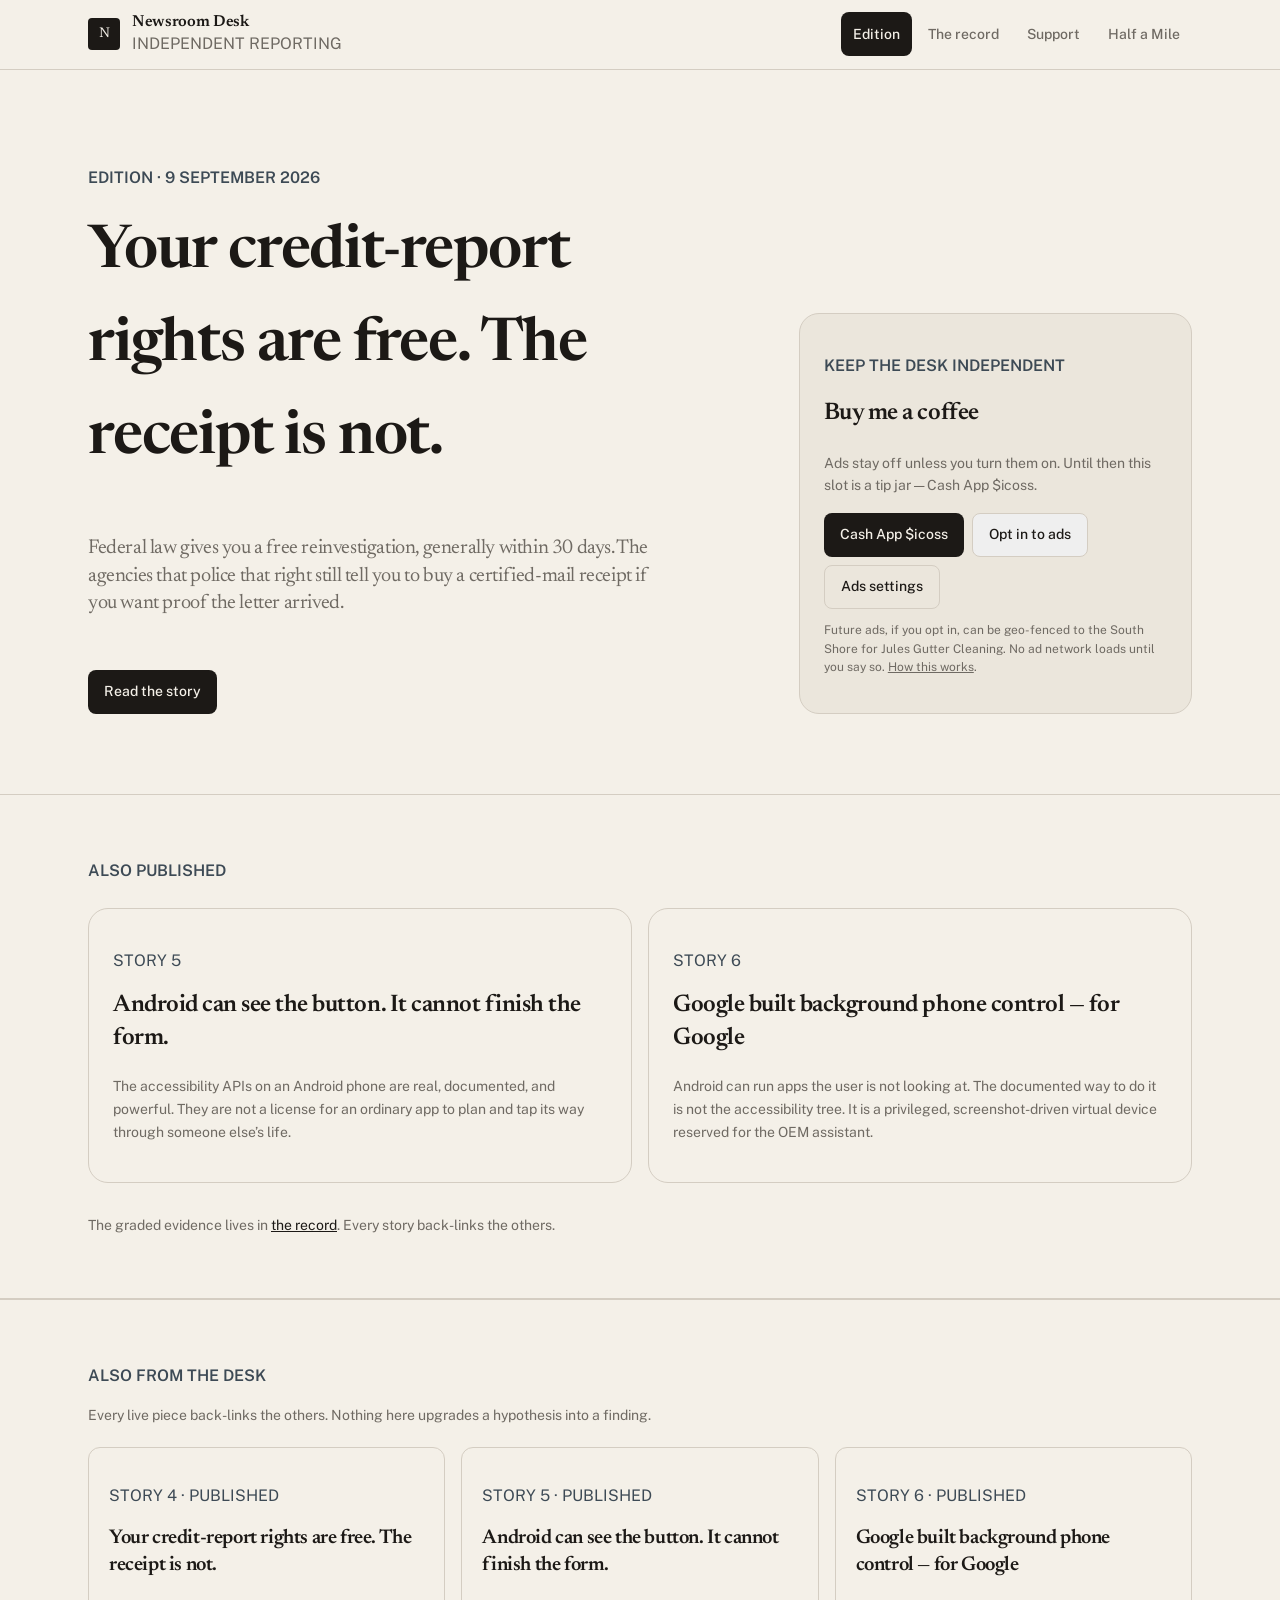
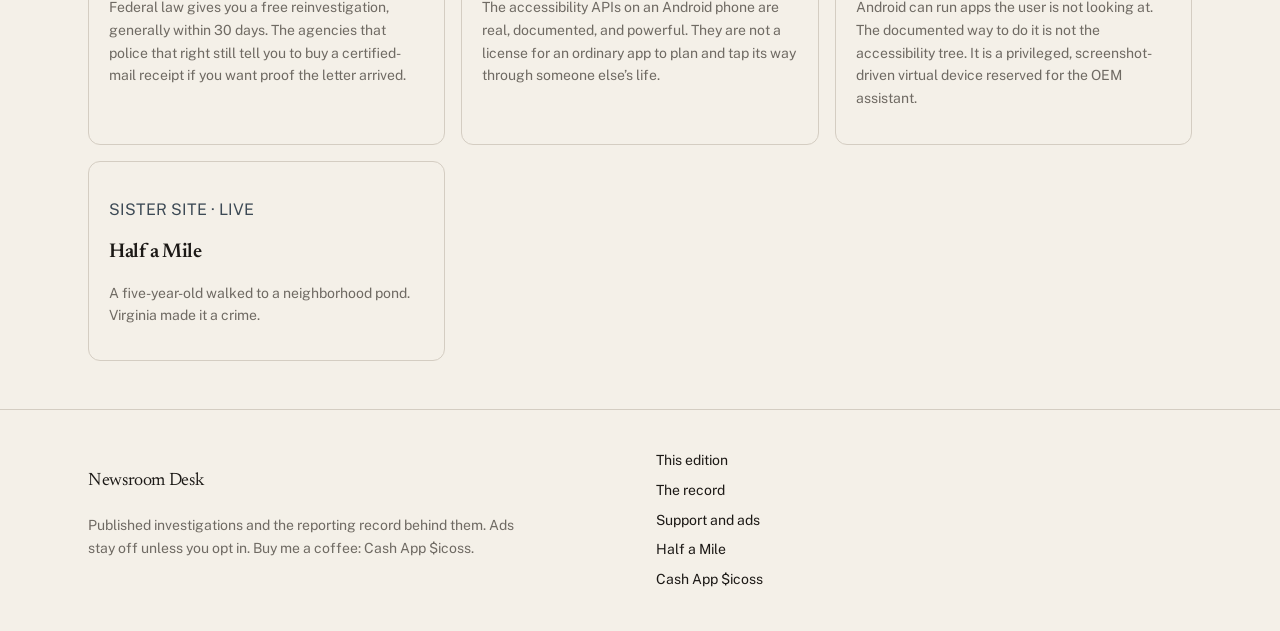
==== desk/index.html @ 1fc9fecd "Publish Newsroom Desk beside Half a Mile and back-link the edition. Stories 4–6, the record, and Cas" ====
<!doctype html>
<html lang="en">
<head>
  <meta charset="utf-8" />
  <meta name="viewport" content="width=device-width, initial-scale=1" />
  <title>Newsroom Desk — Edition</title>
  <meta name="description" content="Published investigations on credit-report rights, Android accessibility, and background phone control. Ads off unless you opt in." />
  <link rel="icon" type="image/svg+xml" href="favicon.svg" />
  <link rel="preconnect" href="https://fonts.googleapis.com" />
  <link rel="preconnect" href="https://fonts.gstatic.com" crossorigin />
  <link rel="stylesheet" href="https://fonts.googleapis.com/css2?family=IBM+Plex+Mono:wght@400;500&family=Newsreader:opsz,wght@6..72,400;6..72,500;6..72,600;6..72,700&family=Public+Sans:ital,wght@0,400;0,500;0,600;1,400&display=swap" />
  <link rel="stylesheet" href="site.css" />
</head>
<body class="bg-paper text-ink">
  <a href="#main" class="skip">Skip to content</a>
  <header class="sticky top-0 z-40 border-b border-rule bg-paper-95">
    <div class="mx-auto flex max-w-6xl items-center justify-between gap-4 px-4 py-3 sm:px-6">
      <a href="./" class="flex min-h-11 items-center gap-3">
        <span class="grid size-8 place-items-center rounded-xs bg-ink text-paper"><span class="font-display text-sm leading-none">N</span></span>
        <span>
          <span class="block font-display text-base font-semibold leading-tight">Newsroom Desk</span>
          <span class="block font-sans text-[0.7rem] uppercase tracking-[0.14em] text-muted">Independent reporting</span>
        </span>
      </a>
      <nav class="hidden items-center gap-1 md:flex" aria-label="Primary">
        <a href="./" class="inline-flex min-h-11 items-center rounded-sm px-3 text-sm font-medium bg-ink text-paper">Edition</a>
        <a href="record/" class="inline-flex min-h-11 items-center rounded-sm px-3 text-sm font-medium text-muted">The record</a>
        <a href="privacy/" class="inline-flex min-h-11 items-center rounded-sm px-3 text-sm font-medium text-muted">Support</a>
        <a href="https://half-a-mile.vercel.app" class="inline-flex min-h-11 items-center rounded-sm px-3 text-sm font-medium text-muted">Half a Mile</a>
      </nav>
      <details class="md:hidden">
        <summary class="grid size-11 place-items-center rounded-sm border border-rule">Menu</summary>
        <nav class="menu" aria-label="Mobile">
          <a href="./">Edition</a>
          <a href="record/">The record</a>
          <a href="privacy/">Support</a>
          <a href="https://half-a-mile.vercel.app">Half a Mile</a>
        </nav>
      </details>
    </div>
  </header>
  <main id="main">
<section class="border-b border-rule">
  <div class="mx-auto grid max-w-6xl gap-10 px-4 py-14 sm:px-6 sm:py-20 lg:grid-cols-[1.45fr_0.85fr] lg:items-end">
    <div>
      <p class="font-sans text-[0.72rem] font-semibold uppercase tracking-[0.2em] text-slate">Edition · 9 September 2026</p>
      <h1 class="mt-4 max-w-xl font-display text-[2.6rem] font-semibold leading-[1.08] text-ink sm:text-6xl">Your credit-report rights are free. The receipt is not.</h1>
      <p class="mt-6 max-w-xl font-display text-xl leading-snug text-muted">Federal law gives you a free reinvestigation, generally within 30 days. The agencies that police that right still tell you to buy a certified-mail receipt if you want proof the letter arrived.</p>
      <a href="story/the-cost-of-proving-youre-right/" class="mt-8 inline-flex min-h-11 items-center rounded-sm bg-ink px-4 text-sm font-medium text-paper">Read the story</a>
    </div>
    <aside class="rounded-lg border border-rule bg-paper-2 p-5 sm:p-6" data-support data-privacy="privacy/">
  <p class="font-sans text-[0.7rem] font-semibold uppercase tracking-[0.16em] text-slate">Keep the desk independent</p>
  <h2 class="mt-2 font-display text-2xl font-semibold">Buy me a coffee</h2>
  <p class="mt-2 max-w-xl text-sm leading-relaxed text-muted">Ads stay off unless you turn them on. Until then this slot is a tip jar — Cash App $icoss.</p>
  <div class="mt-4 flex flex-wrap gap-2">
    <a href="https://cash.app/$icoss" class="inline-flex min-h-11 items-center rounded-sm bg-ink px-4 text-sm font-medium text-paper">Cash App $icoss</a>
    <a href="privacy/" class="inline-flex min-h-11 items-center rounded-sm border border-rule px-4 text-sm font-medium text-ink">Ads settings</a>
  </div>
</aside>
  </div>
</section>
<section class="border-b border-rule py-12">
  <div class="mx-auto max-w-6xl px-4 sm:px-6">
    <p class="font-sans text-[0.7rem] font-semibold uppercase tracking-[0.16em] text-slate">Also published</p>
    <div class="mt-6 grid gap-4 md:grid-cols-2">
      <a href="story/android-can-see-the-button/" class="rounded-lg border border-rule p-6 hover:bg-paper-2">
        <p class="font-sans text-[0.7rem] uppercase tracking-[0.14em] text-slate">Story 5</p>
        <h2 class="mt-2 font-display text-2xl font-semibold leading-snug">Android can see the button. It cannot finish the form.</h2>
        <p class="mt-3 text-sm leading-relaxed text-muted">The accessibility APIs on an Android phone are real, documented, and powerful. They are not a license for an ordinary app to plan and tap its way through someone else’s life.</p>
      </a><a href="story/the-invisible-phone/" class="rounded-lg border border-rule p-6 hover:bg-paper-2">
        <p class="font-sans text-[0.7rem] uppercase tracking-[0.14em] text-slate">Story 6</p>
        <h2 class="mt-2 font-display text-2xl font-semibold leading-snug">Google built background phone control — for Google</h2>
        <p class="mt-3 text-sm leading-relaxed text-muted">Android can run apps the user is not looking at. The documented way to do it is not the accessibility tree. It is a privileged, screenshot-driven virtual device reserved for the OEM assistant.</p>
      </a>
    </div>
    <p class="mt-8 text-sm text-muted">The graded evidence lives in <a href="record/" class="text-ink underline">the record</a>. Every story back-links the others.</p>
  </div>
</section>
<section class="border-t border-rule py-12">
    <div class="mx-auto max-w-6xl px-4 sm:px-6">
      <p class="font-sans text-[0.7rem] font-semibold uppercase tracking-[0.16em] text-slate">Also from the desk</p>
      <p class="mt-2 max-w-2xl text-sm text-muted">Every live piece back-links the others. Nothing here upgrades a hypothesis into a finding.</p>
      <div class="mt-5 grid gap-4 md:grid-cols-3">
        <a href="story/the-cost-of-proving-youre-right/" class="rounded-md border border-rule p-5 hover:bg-paper-2">
      <p class="font-sans text-[0.7rem] uppercase tracking-[0.14em] text-slate">Story 4 · published</p>
      <h2 class="mt-2 font-display text-xl font-semibold leading-snug">Your credit-report rights are free. The receipt is not.</h2>
      <p class="mt-2 text-sm leading-relaxed text-muted">Federal law gives you a free reinvestigation, generally within 30 days. The agencies that police that right still tell you to buy a certified-mail receipt if you want proof the letter arrived.</p>
    </a><a href="story/android-can-see-the-button/" class="rounded-md border border-rule p-5 hover:bg-paper-2">
      <p class="font-sans text-[0.7rem] uppercase tracking-[0.14em] text-slate">Story 5 · published</p>
      <h2 class="mt-2 font-display text-xl font-semibold leading-snug">Android can see the button. It cannot finish the form.</h2>
      <p class="mt-2 text-sm leading-relaxed text-muted">The accessibility APIs on an Android phone are real, documented, and powerful. They are not a license for an ordinary app to plan and tap its way through someone else’s life.</p>
    </a><a href="story/the-invisible-phone/" class="rounded-md border border-rule p-5 hover:bg-paper-2">
      <p class="font-sans text-[0.7rem] uppercase tracking-[0.14em] text-slate">Story 6 · published</p>
      <h2 class="mt-2 font-display text-xl font-semibold leading-snug">Google built background phone control — for Google</h2>
      <p class="mt-2 text-sm leading-relaxed text-muted">Android can run apps the user is not looking at. The documented way to do it is not the accessibility tree. It is a privileged, screenshot-driven virtual device reserved for the OEM assistant.</p>
    </a>
        <a href="https://half-a-mile.vercel.app" class="rounded-md border border-rule p-5 hover:bg-paper-2">
          <p class="font-sans text-[0.7rem] uppercase tracking-[0.14em] text-slate">Sister site · live</p>
          <h2 class="mt-2 font-display text-xl font-semibold leading-snug">Half a Mile</h2>
          <p class="mt-2 text-sm text-muted">A five-year-old walked to a neighborhood pond. Virginia made it a crime.</p>
        </a>
      </div>
    </div>
  </section>
</main>
  <footer class="border-t border-rule">
    <div class="mx-auto grid max-w-6xl gap-8 px-4 py-10 sm:px-6 md:grid-cols-2">
      <div>
        <p class="font-display text-lg text-ink">Newsroom Desk</p>
        <p class="mt-2 max-w-md text-sm leading-relaxed text-muted">Published investigations and the reporting record behind them. Ads stay off unless you opt in. Buy me a coffee: Cash App $icoss.</p>
      </div>
      <div class="flex flex-col gap-2 text-sm">
        <a href="./" class="text-ink hover:underline">This edition</a>
        <a href="record/" class="text-ink hover:underline">The record</a>
        <a href="privacy/" class="text-ink hover:underline">Support and ads</a>
        <a href="https://half-a-mile.vercel.app" class="text-ink hover:underline">Half a Mile</a>
        <a href="https://cash.app/$icoss" class="text-ink hover:underline">Cash App $icoss</a>
      </div>
    </div>
  </footer>
  <script src="consent.js"></script>
</body>
</html>
---- desk/site.css ----
:root {
  --paper: #f4f0e8;
  --paper-2: #ebe6dc;
  --ink: #1c1916;
  --muted: #6f6a63;
  --rule: #d4cdc2;
  --slate: #3d4a55;
}
* { box-sizing: border-box; }
html, body { margin: 0; background: var(--paper); color: var(--ink); }
body { font-family: "Public Sans", "Segoe UI", system-ui, sans-serif; line-height: 1.55; }
h1, h2, h3, .font-display { font-family: "Newsreader", Palatino, serif; letter-spacing: -0.02em; }
a { color: inherit; text-decoration: none; }
button { font: inherit; cursor: pointer; }
.skip { position: absolute; left: -999px; }
.skip:focus { left: 1rem; top: 1rem; z-index: 50; background: var(--ink); color: var(--paper); padding: 0.5rem 0.75rem; }
.bg-paper { background: var(--paper); }
.bg-paper-2 { background: var(--paper-2); }
.bg-paper-95 { background: color-mix(in oklab, var(--paper) 95%, transparent); }
.bg-ink { background: var(--ink); }
.text-ink { color: var(--ink); }
.text-muted { color: var(--muted); }
.text-paper { color: var(--paper); }
.text-slate { color: var(--slate); }
.border-rule { border-color: var(--rule); }
.border-ink { border-color: var(--ink); }
.border { border: 1px solid var(--rule); }
.border-t { border-top: 1px solid var(--rule); }
.border-b { border-bottom: 1px solid var(--rule); }
.border-l-2 { border-left: 2px solid var(--ink); }
.sticky { position: sticky; }
.top-0 { top: 0; }
.z-40 { z-index: 40; }
.mx-auto { margin-left: auto; margin-right: auto; }
.max-w-6xl { max-width: 72rem; }
.max-w-3xl { max-width: 48rem; }
.max-w-xl { max-width: 36rem; }
.max-w-md { max-width: 28rem; }
.px-3 { padding-left: 0.75rem; padding-right: 0.75rem; }
.px-4 { padding-left: 1rem; padding-right: 1rem; }
.py-3 { padding-top: 0.75rem; padding-bottom: 0.75rem; }
.py-10 { padding-top: 2.5rem; padding-bottom: 2.5rem; }
.py-12 { padding-top: 3rem; padding-bottom: 3rem; }
.py-14 { padding-top: 3.5rem; padding-bottom: 3.5rem; }
.p-4 { padding: 1rem; }
.p-5 { padding: 1.25rem; }
.p-6 { padding: 1.5rem; }
.pt-4 { padding-top: 1rem; }
.pt-8 { padding-top: 2rem; }
.pb-14 { padding-bottom: 3.5rem; }
.pb-16 { padding-bottom: 4rem; }
.pl-5 { padding-left: 1.25rem; }
.mb-2 { margin-bottom: 0.5rem; }
.mt-1 { margin-top: 0.25rem; }
.mt-2 { margin-top: 0.5rem; }
.mt-3 { margin-top: 0.75rem; }
.mt-4 { margin-top: 1rem; }
.mt-5 { margin-top: 1.25rem; }
.mt-6 { margin-top: 1.5rem; }
.mt-8 { margin-top: 2rem; }
.mt-10 { margin-top: 2.5rem; }
.mt-12 { margin-top: 3rem; }
.flex { display: flex; }
.grid { display: grid; }
.inline-flex { display: inline-flex; }
.block { display: block; }
.hidden { display: none; }
.items-center { align-items: center; }
.justify-between { justify-content: space-between; }
.gap-1 { gap: 0.25rem; }
.gap-2 { gap: 0.5rem; }
.gap-3 { gap: 0.75rem; }
.gap-4 { gap: 1rem; }
.gap-8 { gap: 2rem; }
.gap-10 { gap: 2.5rem; }
.flex-col { flex-direction: column; }
.flex-wrap { flex-wrap: wrap; }
.min-h-11 { min-height: 2.75rem; }
.size-8 { width: 2rem; height: 2rem; }
.size-11 { width: 2.75rem; height: 2.75rem; }
.place-items-center { display: grid; place-items: center; }
.rounded-xs { border-radius: 4px; }
.rounded-sm { border-radius: 8px; }
.rounded-md { border-radius: 12px; }
.rounded-lg { border-radius: 20px; }
.text-sm { font-size: 0.875rem; }
.text-xs { font-size: 0.75rem; }
.text-base { font-size: 1rem; }
.text-lg { font-size: 1.125rem; }
.text-xl { font-size: 1.25rem; }
.text-2xl { font-size: 1.5rem; }
.text-4xl { font-size: 2.25rem; }
.text-[0.7rem] { font-size: 0.7rem; }
.text-[0.72rem] { font-size: 0.72rem; }
.text-[2.6rem] { font-size: 2.6rem; }
.font-semibold { font-weight: 600; }
.font-medium { font-weight: 500; }
.uppercase { text-transform: uppercase; }
.tracking-[0.14em] { letter-spacing: 0.14em; }
.tracking-[0.16em] { letter-spacing: 0.16em; }
.tracking-[0.2em] { letter-spacing: 0.2em; }
.leading-tight { line-height: 1.25; }
.leading-snug { line-height: 1.375; }
.leading-relaxed { line-height: 1.625; }
.leading-none { line-height: 1; }
.leading-[1.1] { line-height: 1.1; }
.leading-[1.08] { line-height: 1.08; }
.underline { text-decoration: underline; }
.decoration-rule { text-decoration-color: var(--rule); }
.underline-offset-2 { text-underline-offset: 2px; }
.hover\:underline:hover { text-decoration: underline; }
.hover\:bg-paper-2:hover { background: var(--paper-2); }
.space-y-3 > * + * { margin-top: 0.75rem; }
.space-y-4 > * + * { margin-top: 1rem; }
.space-y-6 > * + * { margin-top: 1.5rem; }
.font-sans { font-family: "Public Sans", "Segoe UI", system-ui, sans-serif; }
.font-display { font-family: "Newsreader", Palatino, serif; }
details { position: relative; }
details summary { list-style: none; }
details summary::-webkit-details-marker { display: none; }
.menu { position: absolute; right: 1rem; margin-top: 0.5rem; display: grid; min-width: 12rem; gap: 0.25rem; border: 1px solid var(--rule); background: var(--paper); padding: 0.5rem; border-radius: 8px; }
.menu a { min-height: 2.75rem; display: flex; align-items: center; padding: 0 0.75rem; }
label.row { display: flex; align-items: center; gap: 0.75rem; min-height: 2.75rem; font-size: 0.875rem; }
@media (min-width: 40rem) {
  .sm\:px-6 { padding-left: 1.5rem; padding-right: 1.5rem; }
  .sm\:py-16 { padding-top: 4rem; padding-bottom: 4rem; }
  .sm\:py-20 { padding-top: 5rem; padding-bottom: 5rem; }
  .sm\:p-6 { padding: 1.5rem; }
  .sm\:text-5xl { font-size: 3rem; }
  .sm\:text-6xl { font-size: 3.75rem; }
}
@media (min-width: 48rem) {
  .md\:flex { display: flex; }
  .md\:hidden { display: none; }
  .md\:grid-cols-2 { grid-template-columns: 1fr 1fr; }
  .md\:grid-cols-3 { grid-template-columns: 1fr 1fr 1fr; }
}
@media (min-width: 64rem) {
  .lg\:grid-cols-\[1\.45fr_0\.85fr\] { grid-template-columns: 1.45fr 0.85fr; }
  .lg\:items-end { align-items: end; }
}
@media (prefers-reduced-motion: reduce) {
  * { animation: none !important; transition: none !important; }
}
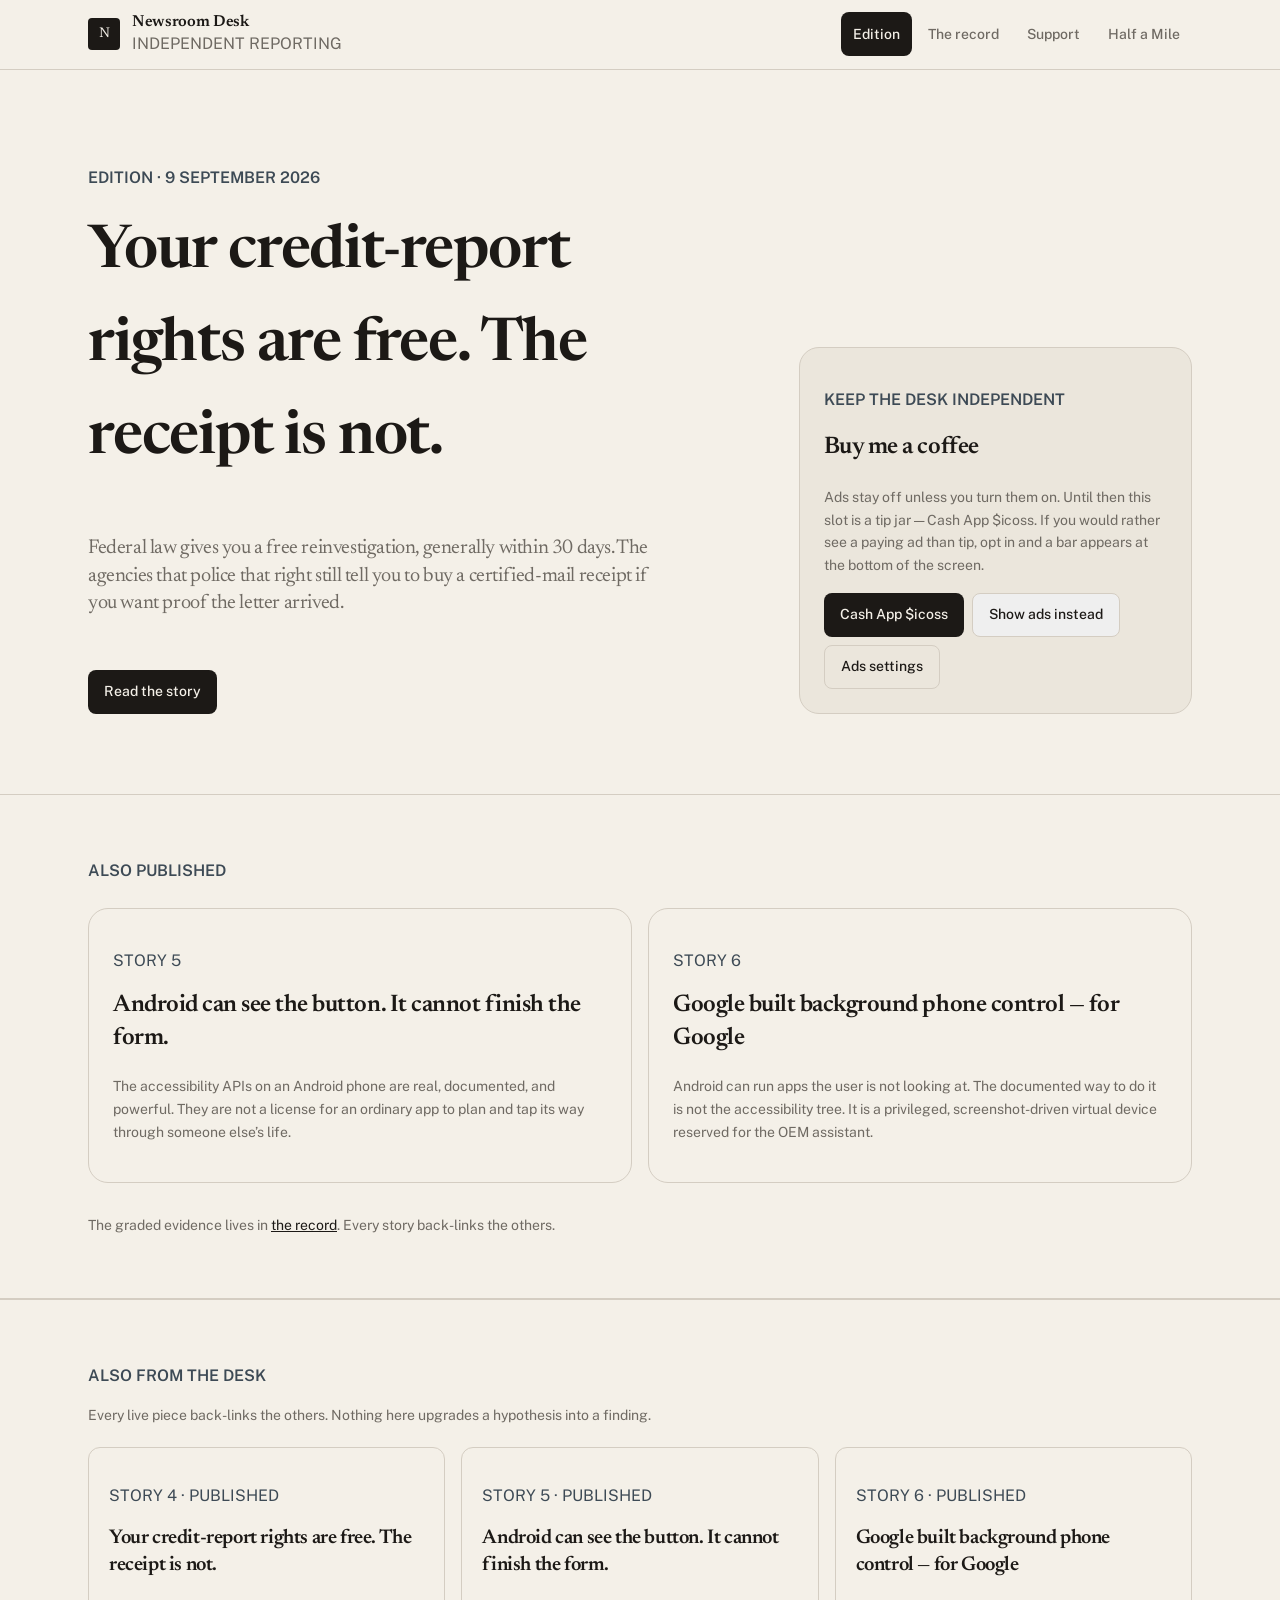
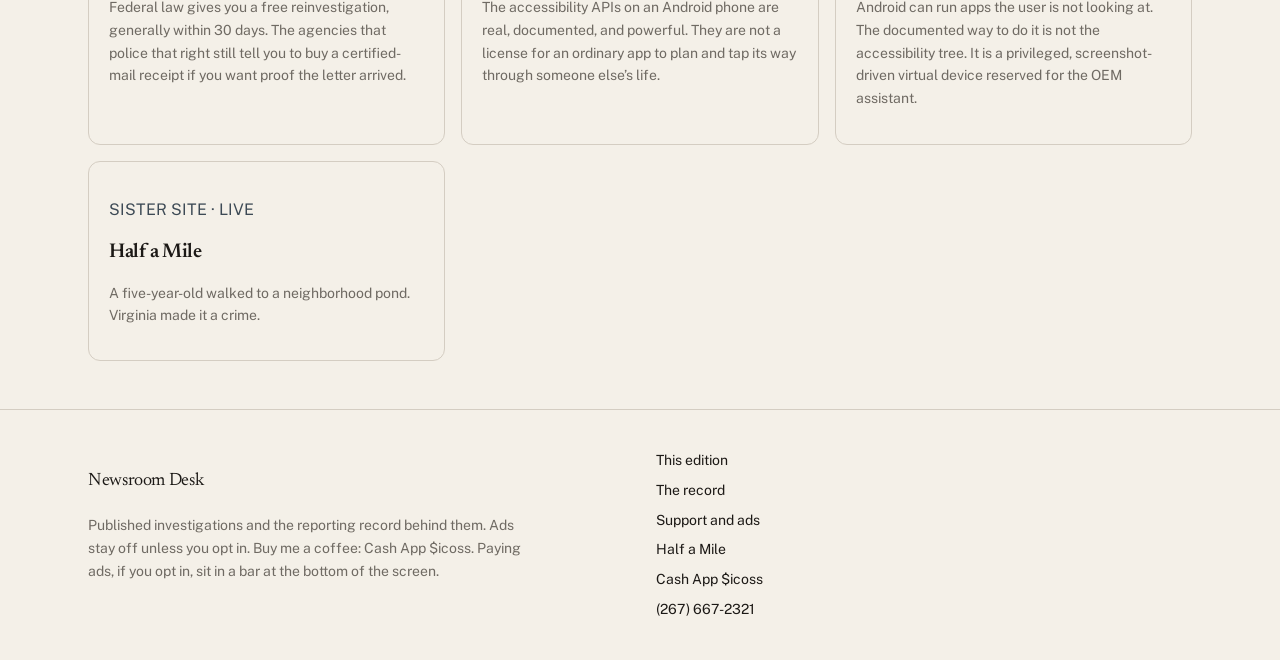
==== commit f707e9ad: "Publish desk snapshot with paying bottom ads and Search Console file." ====
--- a/desk/index.html
+++ b/desk/index.html
@@ -51,7 +51,7 @@
     <aside class="rounded-lg border border-rule bg-paper-2 p-5 sm:p-6" data-support data-privacy="privacy/">
   <p class="font-sans text-[0.7rem] font-semibold uppercase tracking-[0.16em] text-slate">Keep the desk independent</p>
   <h2 class="mt-2 font-display text-2xl font-semibold">Buy me a coffee</h2>
-  <p class="mt-2 max-w-xl text-sm leading-relaxed text-muted">Ads stay off unless you turn them on. Until then this slot is a tip jar — Cash App $icoss.</p>
+  <p class="mt-2 max-w-xl text-sm leading-relaxed text-muted">Ads stay off unless you turn them on. Until then this slot is a tip jar — Cash App $icoss. If you would rather see a paying ad than tip, opt in and a bar appears at the bottom of the screen.</p>
   <div class="mt-4 flex flex-wrap gap-2">
     <a href="https://cash.app/$icoss" class="inline-flex min-h-11 items-center rounded-sm bg-ink px-4 text-sm font-medium text-paper">Cash App $icoss</a>
     <a href="privacy/" class="inline-flex min-h-11 items-center rounded-sm border border-rule px-4 text-sm font-medium text-ink">Ads settings</a>
@@ -107,7 +107,7 @@
     <div class="mx-auto grid max-w-6xl gap-8 px-4 py-10 sm:px-6 md:grid-cols-2">
       <div>
         <p class="font-display text-lg text-ink">Newsroom Desk</p>
-        <p class="mt-2 max-w-md text-sm leading-relaxed text-muted">Published investigations and the reporting record behind them. Ads stay off unless you opt in. Buy me a coffee: Cash App $icoss.</p>
+        <p class="mt-2 max-w-md text-sm leading-relaxed text-muted">Published investigations and the reporting record behind them. Ads stay off unless you opt in. Buy me a coffee: Cash App $icoss. Paying ads, if you opt in, sit in a bar at the bottom of the screen.</p>
       </div>
       <div class="flex flex-col gap-2 text-sm">
         <a href="./" class="text-ink hover:underline">This edition</a>
@@ -115,9 +115,11 @@
         <a href="privacy/" class="text-ink hover:underline">Support and ads</a>
         <a href="https://half-a-mile.vercel.app" class="text-ink hover:underline">Half a Mile</a>
         <a href="https://cash.app/$icoss" class="text-ink hover:underline">Cash App $icoss</a>
+        <a href="tel:+12676672321" class="text-ink hover:underline">(267) 667-2321</a>
       </div>
     </div>
   </footer>
+  <aside id="ad-rail" class="ad-rail" hidden aria-label="Advertisement"></aside>
   <script src="consent.js"></script>
 </body>
 </html>
--- a/desk/site.css
+++ b/desk/site.css
@@ -121,6 +121,9 @@
 .menu { position: absolute; right: 1rem; margin-top: 0.5rem; display: grid; min-width: 12rem; gap: 0.25rem; border: 1px solid var(--rule); background: var(--paper); padding: 0.5rem; border-radius: 8px; }
 .menu a { min-height: 2.75rem; display: flex; align-items: center; padding: 0 0.75rem; }
 label.row { display: flex; align-items: center; gap: 0.75rem; min-height: 2.75rem; font-size: 0.875rem; }
+.ad-rail { position: fixed; left: 0; right: 0; bottom: 0; z-index: 50; border-top: 1px solid var(--rule); background: color-mix(in oklab, var(--paper-2) 95%, transparent); }
+.ad-rail-inner { max-width: 72rem; margin: 0 auto; padding: 0.7rem 1rem; display: flex; flex-wrap: wrap; gap: 0.75rem; align-items: center; justify-content: space-between; }
+body.has-ads { padding-bottom: 7rem; }
 @media (min-width: 40rem) {
   .sm\:px-6 { padding-left: 1.5rem; padding-right: 1.5rem; }
   .sm\:py-16 { padding-top: 4rem; padding-bottom: 4rem; }
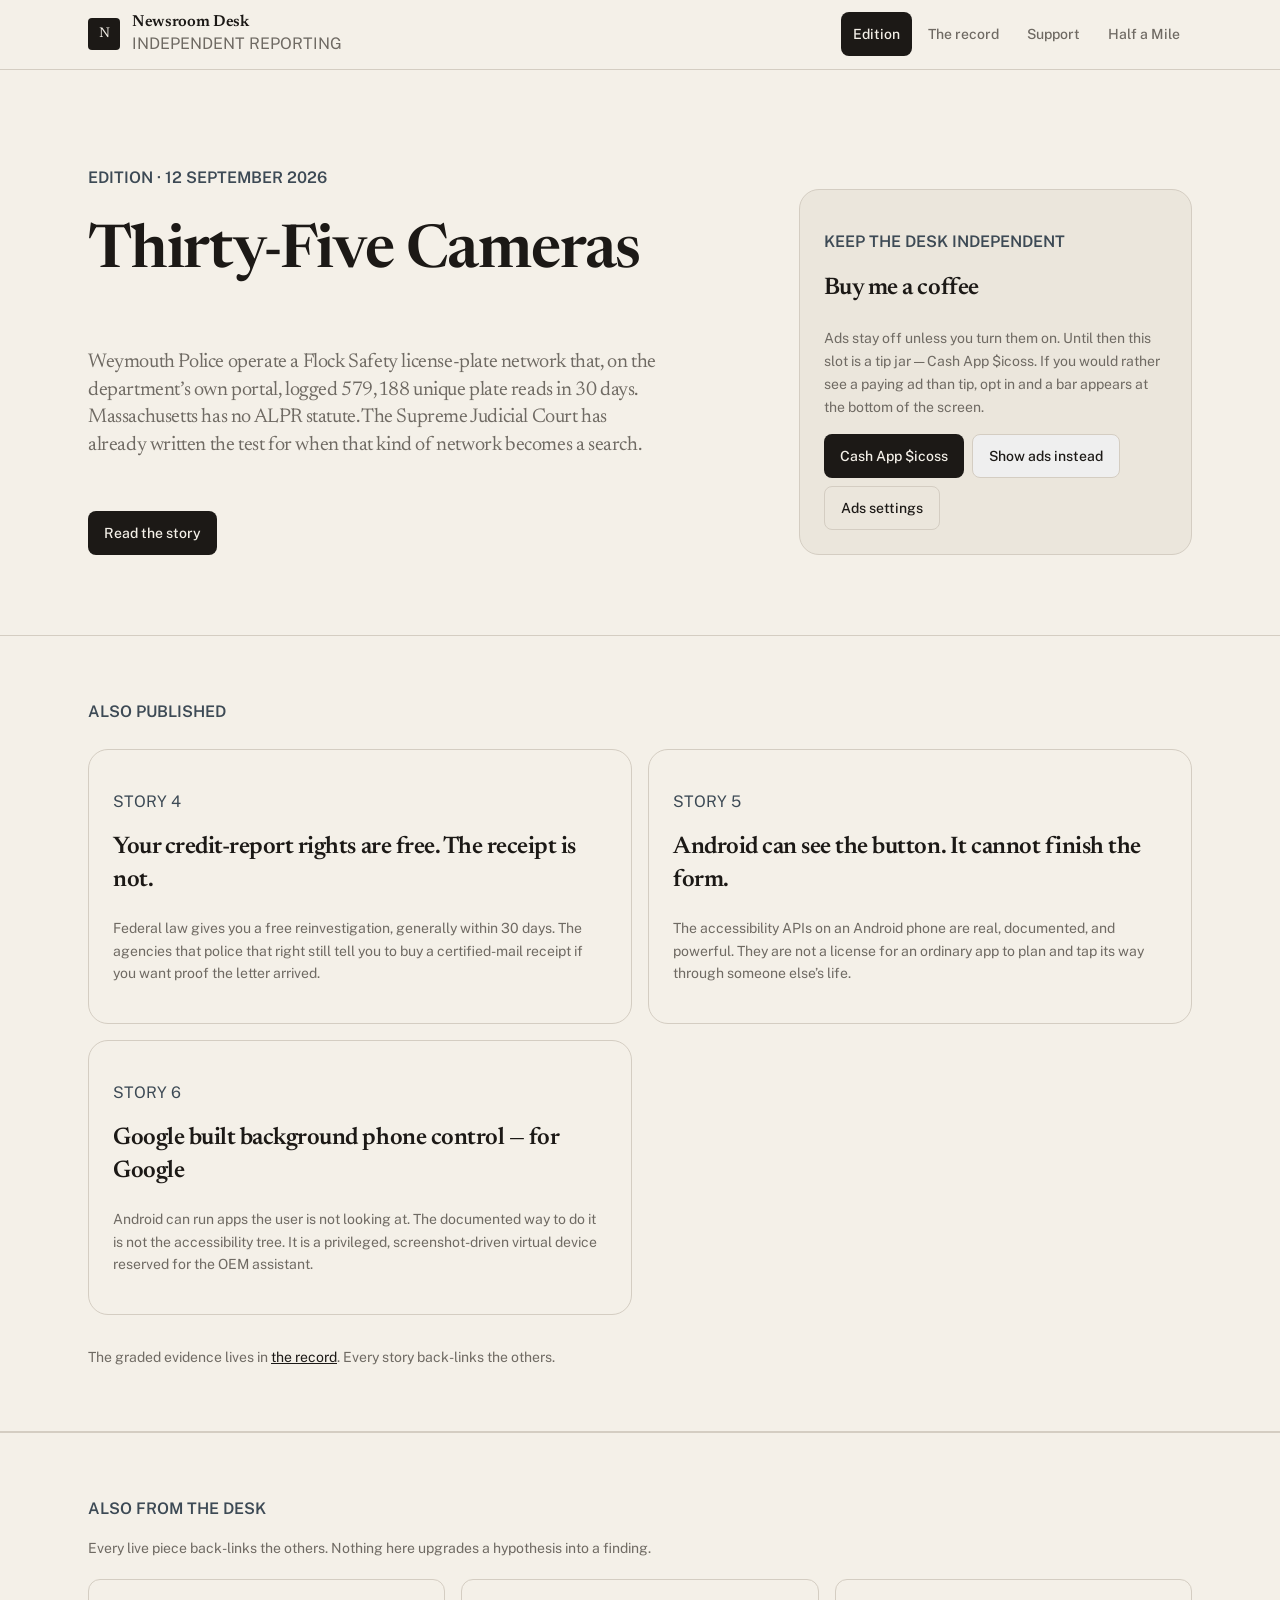
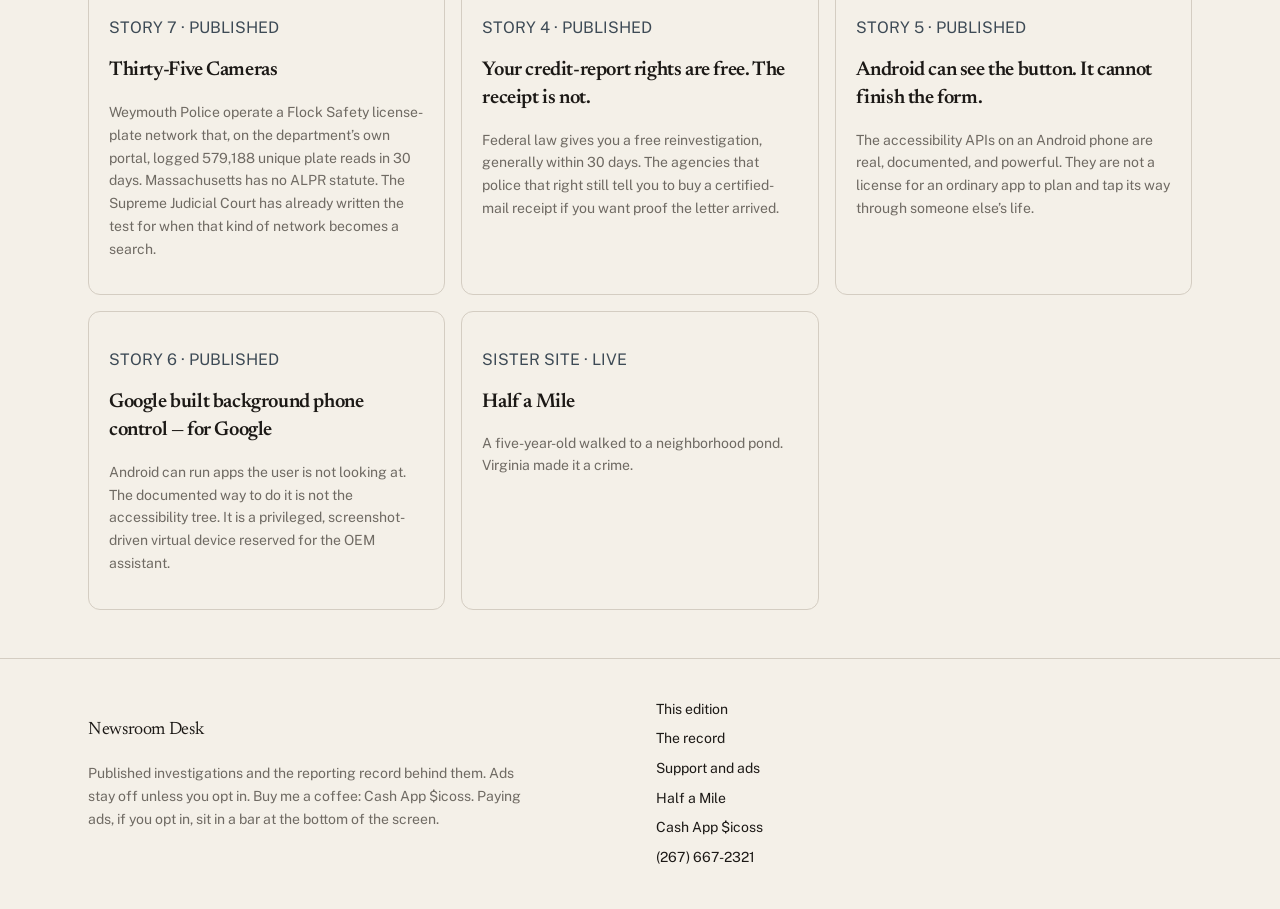
==== commit 0f7a2126: "Mirror Newsroom Desk edition: Investigation 7 and github.io sitemap. Live property is https://onnxsc" ====
--- a/desk/index.html
+++ b/desk/index.html
@@ -4,7 +4,8 @@
   <meta charset="utf-8" />
   <meta name="viewport" content="width=device-width, initial-scale=1" />
   <title>Newsroom Desk — Edition</title>
-  <meta name="description" content="Published investigations on credit-report rights, Android accessibility, and background phone control. Ads off unless you opt in." />
+  <meta name="description" content="Published investigations on Flock cameras in Weymouth, credit-report rights, Android accessibility, and background phone control. Ads off unless you opt in." />
+  <link rel="canonical" href="https://onnxscibroccoli.github.io/desk/" />
   <link rel="icon" type="image/svg+xml" href="favicon.svg" />
   <link rel="preconnect" href="https://fonts.googleapis.com" />
   <link rel="preconnect" href="https://fonts.gstatic.com" crossorigin />
@@ -43,10 +44,10 @@
 <section class="border-b border-rule">
   <div class="mx-auto grid max-w-6xl gap-10 px-4 py-14 sm:px-6 sm:py-20 lg:grid-cols-[1.45fr_0.85fr] lg:items-end">
     <div>
-      <p class="font-sans text-[0.72rem] font-semibold uppercase tracking-[0.2em] text-slate">Edition · 9 September 2026</p>
-      <h1 class="mt-4 max-w-xl font-display text-[2.6rem] font-semibold leading-[1.08] text-ink sm:text-6xl">Your credit-report rights are free. The receipt is not.</h1>
-      <p class="mt-6 max-w-xl font-display text-xl leading-snug text-muted">Federal law gives you a free reinvestigation, generally within 30 days. The agencies that police that right still tell you to buy a certified-mail receipt if you want proof the letter arrived.</p>
-      <a href="story/the-cost-of-proving-youre-right/" class="mt-8 inline-flex min-h-11 items-center rounded-sm bg-ink px-4 text-sm font-medium text-paper">Read the story</a>
+      <p class="font-sans text-[0.72rem] font-semibold uppercase tracking-[0.2em] text-slate">Edition · 12 September 2026</p>
+      <h1 class="mt-4 max-w-xl font-display text-[2.6rem] font-semibold leading-[1.08] text-ink sm:text-6xl">Thirty-Five Cameras</h1>
+      <p class="mt-6 max-w-xl font-display text-xl leading-snug text-muted">Weymouth Police operate a Flock Safety license-plate network that, on the department’s own portal, logged 579,188 unique plate reads in 30 days. Massachusetts has no ALPR statute. The Supreme Judicial Court has already written the test for when that kind of network becomes a search.</p>
+      <a href="story/weymouth-flock-cameras-surveillance/" class="mt-8 inline-flex min-h-11 items-center rounded-sm bg-ink px-4 text-sm font-medium text-paper">Read the story</a>
     </div>
     <aside class="rounded-lg border border-rule bg-paper-2 p-5 sm:p-6" data-support data-privacy="privacy/">
   <p class="font-sans text-[0.7rem] font-semibold uppercase tracking-[0.16em] text-slate">Keep the desk independent</p>
@@ -63,7 +64,11 @@
   <div class="mx-auto max-w-6xl px-4 sm:px-6">
     <p class="font-sans text-[0.7rem] font-semibold uppercase tracking-[0.16em] text-slate">Also published</p>
     <div class="mt-6 grid gap-4 md:grid-cols-2">
-      <a href="story/android-can-see-the-button/" class="rounded-lg border border-rule p-6 hover:bg-paper-2">
+      <a href="story/the-cost-of-proving-youre-right/" class="rounded-lg border border-rule p-6 hover:bg-paper-2">
+        <p class="font-sans text-[0.7rem] uppercase tracking-[0.14em] text-slate">Story 4</p>
+        <h2 class="mt-2 font-display text-2xl font-semibold leading-snug">Your credit-report rights are free. The receipt is not.</h2>
+        <p class="mt-3 text-sm leading-relaxed text-muted">Federal law gives you a free reinvestigation, generally within 30 days. The agencies that police that right still tell you to buy a certified-mail receipt if you want proof the letter arrived.</p>
+      </a><a href="story/android-can-see-the-button/" class="rounded-lg border border-rule p-6 hover:bg-paper-2">
         <p class="font-sans text-[0.7rem] uppercase tracking-[0.14em] text-slate">Story 5</p>
         <h2 class="mt-2 font-display text-2xl font-semibold leading-snug">Android can see the button. It cannot finish the form.</h2>
         <p class="mt-3 text-sm leading-relaxed text-muted">The accessibility APIs on an Android phone are real, documented, and powerful. They are not a license for an ordinary app to plan and tap its way through someone else’s life.</p>
@@ -81,7 +86,11 @@
       <p class="font-sans text-[0.7rem] font-semibold uppercase tracking-[0.16em] text-slate">Also from the desk</p>
       <p class="mt-2 max-w-2xl text-sm text-muted">Every live piece back-links the others. Nothing here upgrades a hypothesis into a finding.</p>
       <div class="mt-5 grid gap-4 md:grid-cols-3">
-        <a href="story/the-cost-of-proving-youre-right/" class="rounded-md border border-rule p-5 hover:bg-paper-2">
+        <a href="story/weymouth-flock-cameras-surveillance/" class="rounded-md border border-rule p-5 hover:bg-paper-2">
+      <p class="font-sans text-[0.7rem] uppercase tracking-[0.14em] text-slate">Story 7 · published</p>
+      <h2 class="mt-2 font-display text-xl font-semibold leading-snug">Thirty-Five Cameras</h2>
+      <p class="mt-2 text-sm leading-relaxed text-muted">Weymouth Police operate a Flock Safety license-plate network that, on the department’s own portal, logged 579,188 unique plate reads in 30 days. Massachusetts has no ALPR statute. The Supreme Judicial Court has already written the test for when that kind of network becomes a search.</p>
+    </a><a href="story/the-cost-of-proving-youre-right/" class="rounded-md border border-rule p-5 hover:bg-paper-2">
       <p class="font-sans text-[0.7rem] uppercase tracking-[0.14em] text-slate">Story 4 · published</p>
       <h2 class="mt-2 font-display text-xl font-semibold leading-snug">Your credit-report rights are free. The receipt is not.</h2>
       <p class="mt-2 text-sm leading-relaxed text-muted">Federal law gives you a free reinvestigation, generally within 30 days. The agencies that police that right still tell you to buy a certified-mail receipt if you want proof the letter arrived.</p>
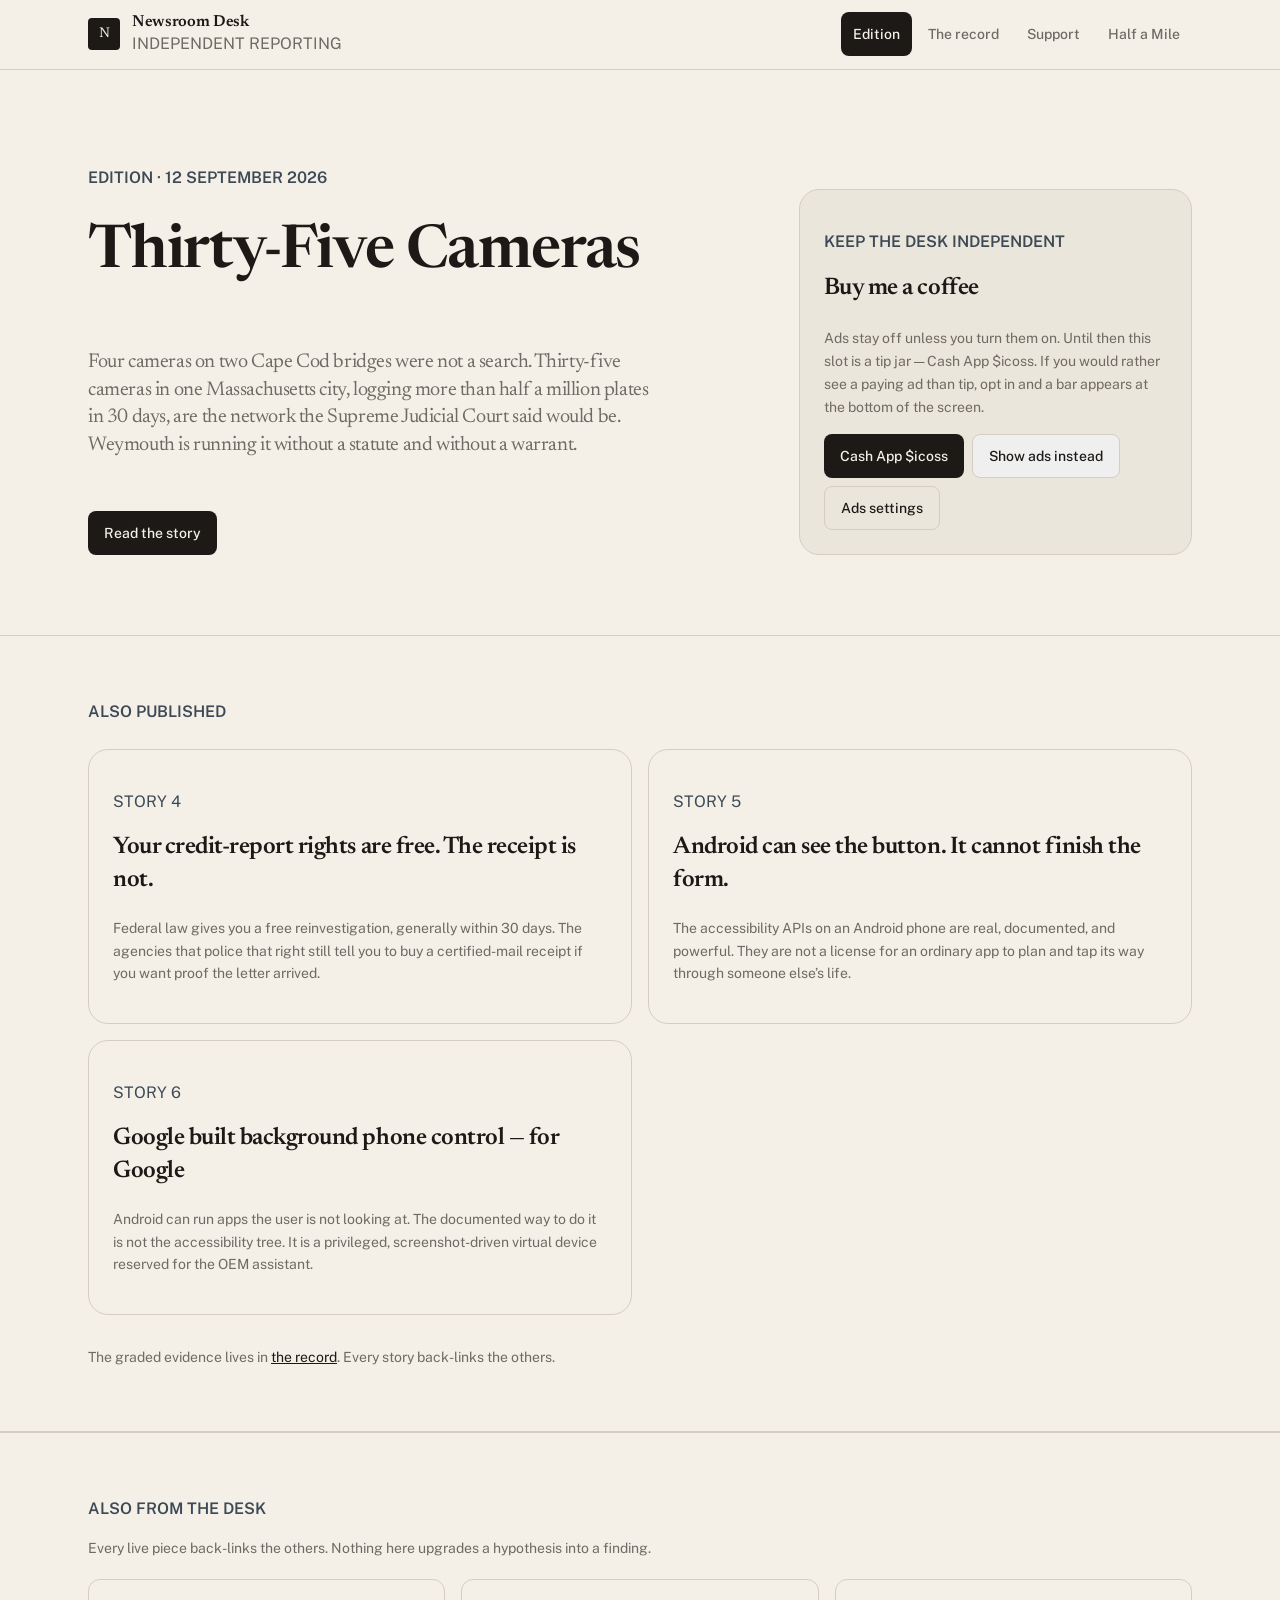
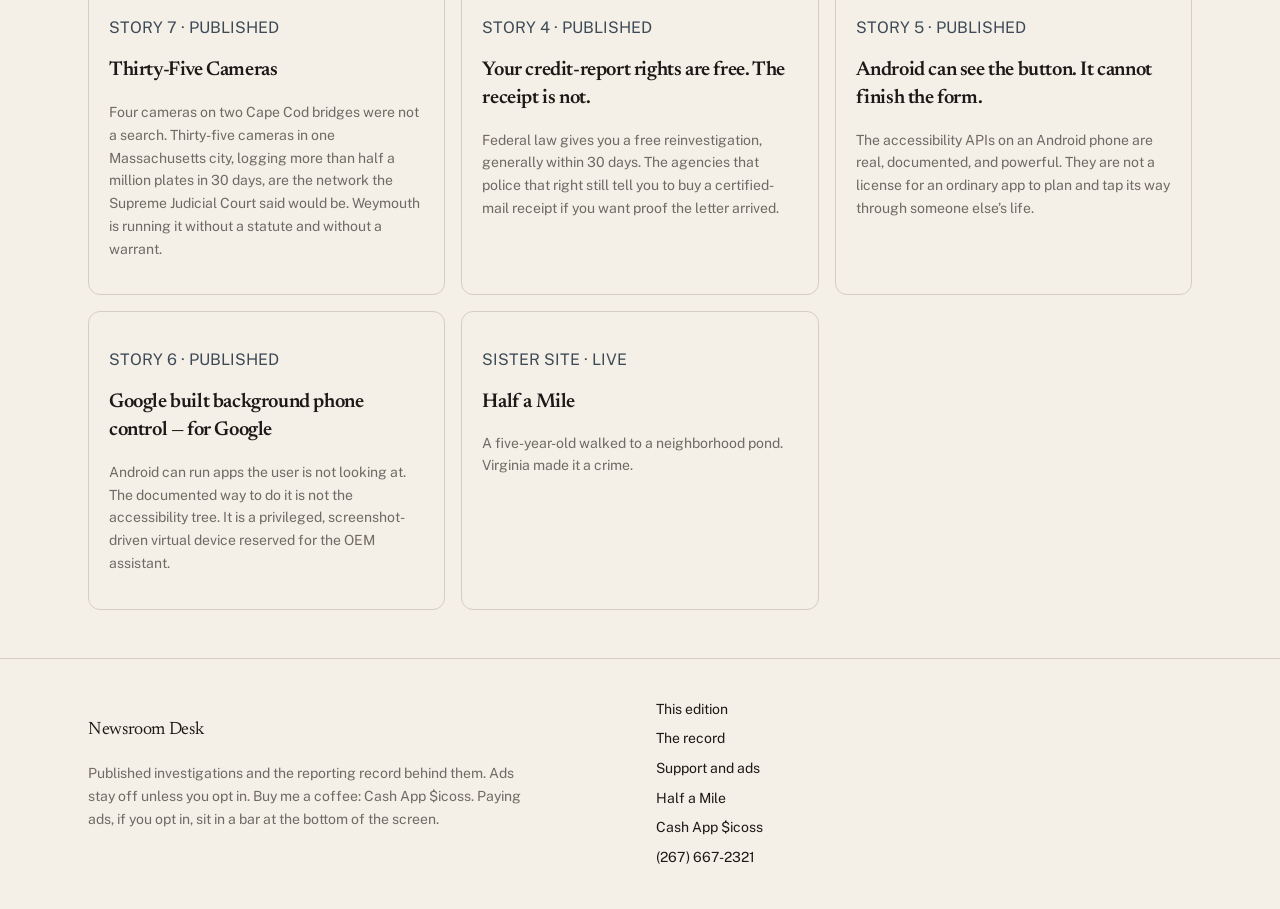
==== commit 4ce86101: "Realign Thirty-Five Cameras: apply McCarthy to Weymouth’s grid. Desk conclusion: a warrantless 35-ca" ====
--- a/desk/index.html
+++ b/desk/index.html
@@ -46,7 +46,7 @@
     <div>
       <p class="font-sans text-[0.72rem] font-semibold uppercase tracking-[0.2em] text-slate">Edition · 12 September 2026</p>
       <h1 class="mt-4 max-w-xl font-display text-[2.6rem] font-semibold leading-[1.08] text-ink sm:text-6xl">Thirty-Five Cameras</h1>
-      <p class="mt-6 max-w-xl font-display text-xl leading-snug text-muted">Weymouth Police operate a Flock Safety license-plate network that, on the department’s own portal, logged 579,188 unique plate reads in 30 days. Massachusetts has no ALPR statute. The Supreme Judicial Court has already written the test for when that kind of network becomes a search.</p>
+      <p class="mt-6 max-w-xl font-display text-xl leading-snug text-muted">Four cameras on two Cape Cod bridges were not a search. Thirty-five cameras in one Massachusetts city, logging more than half a million plates in 30 days, are the network the Supreme Judicial Court said would be. Weymouth is running it without a statute and without a warrant.</p>
       <a href="story/weymouth-flock-cameras-surveillance/" class="mt-8 inline-flex min-h-11 items-center rounded-sm bg-ink px-4 text-sm font-medium text-paper">Read the story</a>
     </div>
     <aside class="rounded-lg border border-rule bg-paper-2 p-5 sm:p-6" data-support data-privacy="privacy/">
@@ -89,7 +89,7 @@
         <a href="story/weymouth-flock-cameras-surveillance/" class="rounded-md border border-rule p-5 hover:bg-paper-2">
       <p class="font-sans text-[0.7rem] uppercase tracking-[0.14em] text-slate">Story 7 · published</p>
       <h2 class="mt-2 font-display text-xl font-semibold leading-snug">Thirty-Five Cameras</h2>
-      <p class="mt-2 text-sm leading-relaxed text-muted">Weymouth Police operate a Flock Safety license-plate network that, on the department’s own portal, logged 579,188 unique plate reads in 30 days. Massachusetts has no ALPR statute. The Supreme Judicial Court has already written the test for when that kind of network becomes a search.</p>
+      <p class="mt-2 text-sm leading-relaxed text-muted">Four cameras on two Cape Cod bridges were not a search. Thirty-five cameras in one Massachusetts city, logging more than half a million plates in 30 days, are the network the Supreme Judicial Court said would be. Weymouth is running it without a statute and without a warrant.</p>
     </a><a href="story/the-cost-of-proving-youre-right/" class="rounded-md border border-rule p-5 hover:bg-paper-2">
       <p class="font-sans text-[0.7rem] uppercase tracking-[0.14em] text-slate">Story 4 · published</p>
       <h2 class="mt-2 font-display text-xl font-semibold leading-snug">Your credit-report rights are free. The receipt is not.</h2>
